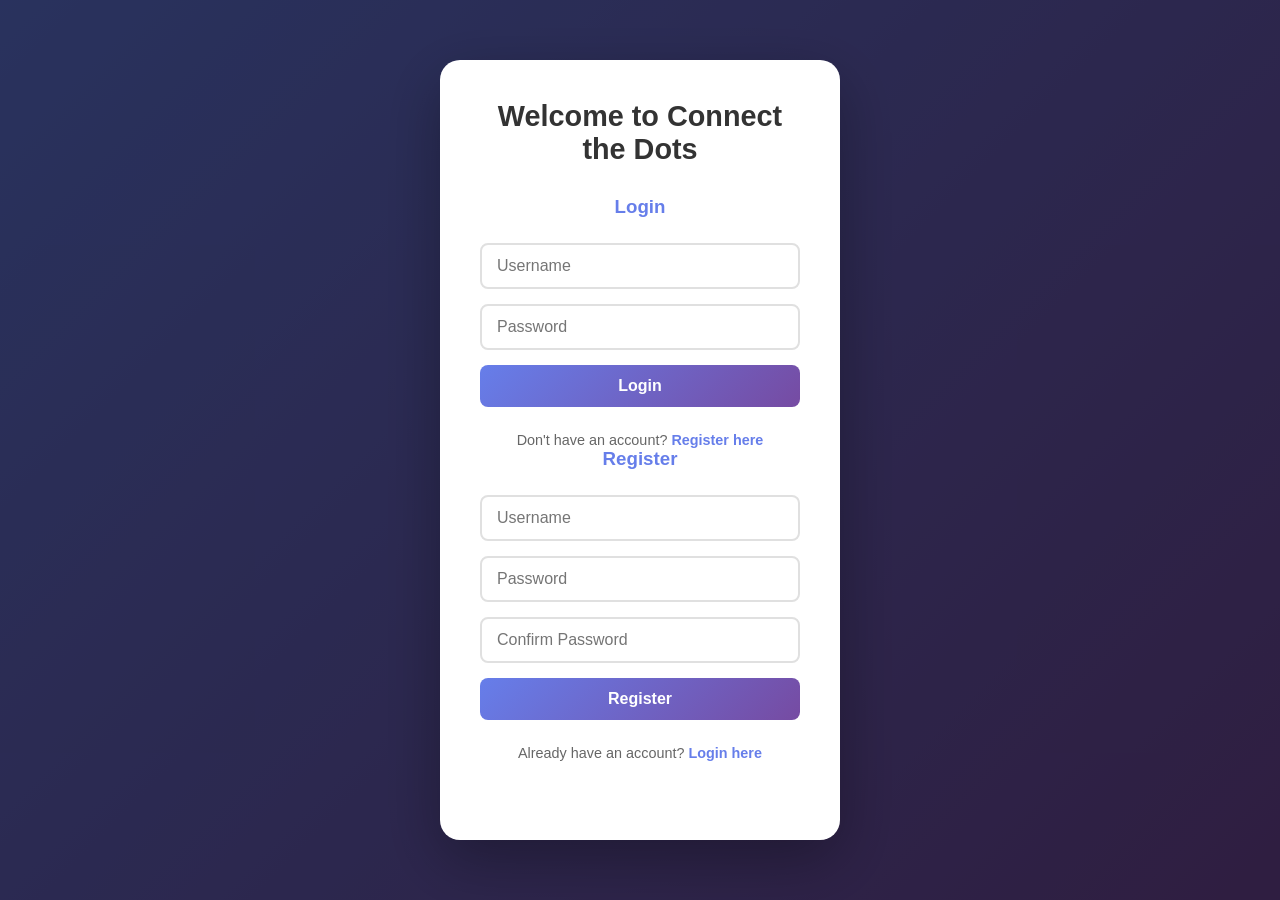
==== index.html @ eaf22136 "Add user registration and login system to Lianliankan game Co-authored-by: DongboShi <23714321+Dongb" ====
<!DOCTYPE html>
<html lang="en">
<head>
    <meta charset="UTF-8">
    <meta name="viewport" content="width=device-width, initial-scale=1.0">
    <title>Connect the Dots (连连看)</title>
    <link rel="stylesheet" href="styles.css">
</head>
<body>
    <!-- User Authentication Modal -->
    <div id="auth-modal" class="modal">
        <div class="modal-content">
            <h2 id="auth-title">Welcome to Connect the Dots</h2>
            
            <!-- Login Form -->
            <div id="login-form" class="auth-form">
                <h3>Login</h3>
                <input type="text" id="login-username" placeholder="Username" required>
                <input type="password" id="login-password" placeholder="Password" required>
                <button id="login-btn" class="btn-primary">Login</button>
                <p class="auth-switch">Don't have an account? <a href="#" id="show-register">Register here</a></p>
            </div>
            
            <!-- Registration Form -->
            <div id="register-form" class="auth-form hidden">
                <h3>Register</h3>
                <input type="text" id="register-username" placeholder="Username" required>
                <input type="password" id="register-password" placeholder="Password" required>
                <input type="password" id="register-confirm-password" placeholder="Confirm Password" required>
                <button id="register-btn" class="btn-primary">Register</button>
                <p class="auth-switch">Already have an account? <a href="#" id="show-login">Login here</a></p>
            </div>
            
            <div id="auth-message" class="auth-message hidden"></div>
        </div>
    </div>

    <!-- Game container -->
    <div class="game-container" style="display: none;">
        <!-- Header section with title and controls -->
        <div class="header">
            <div class="user-info">
                <span class="user-greeting">Welcome, <strong id="current-user"></strong>!</span>
                <button id="logout-btn" class="btn-logout">Logout</button>
            </div>
            <h1>Connect the Dots (连连看)</h1>
            <div class="controls">
                <div class="info-panel">
                    <div class="score-display">
                        <span class="label">Score:</span>
                        <span id="score">0</span>
                    </div>
                    <div class="time-display">
                        <span class="label">Time:</span>
                        <span id="timer">00:00</span>
                    </div>
                    <div class="pairs-display">
                        <span class="label">Pairs:</span>
                        <span id="pairs-remaining">0</span>
                    </div>
                </div>
                <button id="new-game-btn" class="btn-primary">New Game</button>
                <button id="hint-btn" class="btn-secondary">Hint</button>
            </div>
        </div>

        <!-- Game board where tiles are rendered -->
        <div id="game-board" class="game-board"></div>

        <!-- Connection line canvas overlay -->
        <canvas id="line-canvas" class="line-canvas"></canvas>

        <!-- Game status messages -->
        <div id="game-message" class="game-message hidden"></div>
    </div>

    <!-- Game script -->
    <script src="game.js"></script>
</body>
</html>
---- styles.css ----
/* Global styles and reset */
* {
    margin: 0;
    padding: 0;
    box-sizing: border-box;
}

body {
    font-family: 'Segoe UI', Tahoma, Geneva, Verdana, sans-serif;
    background: linear-gradient(135deg, #667eea 0%, #764ba2 100%);
    min-height: 100vh;
    display: flex;
    justify-content: center;
    align-items: center;
    padding: 20px;
}

/* Game container styling */
.game-container {
    background: white;
    border-radius: 20px;
    padding: 30px;
    box-shadow: 0 20px 60px rgba(0, 0, 0, 0.3);
    max-width: 900px;
    width: 100%;
    position: relative;
}

/* Header section */
.header {
    margin-bottom: 20px;
}

.header h1 {
    text-align: center;
    color: #333;
    font-size: 2.5em;
    margin-bottom: 20px;
    text-shadow: 2px 2px 4px rgba(0, 0, 0, 0.1);
}

/* Controls section */
.controls {
    display: flex;
    justify-content: space-between;
    align-items: center;
    flex-wrap: wrap;
    gap: 15px;
}

.info-panel {
    display: flex;
    gap: 20px;
    flex-wrap: wrap;
}

.score-display, .time-display, .pairs-display {
    background: #f0f0f0;
    padding: 10px 20px;
    border-radius: 10px;
    font-weight: bold;
}

.label {
    color: #666;
    margin-right: 8px;
}

#score, #timer, #pairs-remaining {
    color: #667eea;
    font-size: 1.1em;
}

/* Button styles */
button {
    padding: 12px 24px;
    border: none;
    border-radius: 8px;
    font-size: 1em;
    font-weight: bold;
    cursor: pointer;
    transition: all 0.3s ease;
}

.btn-primary {
    background: linear-gradient(135deg, #667eea 0%, #764ba2 100%);
    color: white;
}

.btn-primary:hover {
    transform: translateY(-2px);
    box-shadow: 0 5px 15px rgba(102, 126, 234, 0.4);
}

.btn-secondary {
    background: #ffa726;
    color: white;
}

.btn-secondary:hover {
    transform: translateY(-2px);
    box-shadow: 0 5px 15px rgba(255, 167, 38, 0.4);
}

button:active {
    transform: translateY(0);
}

/* Game board grid */
.game-board {
    display: grid;
    gap: 8px;
    margin: 20px auto;
    padding: 20px;
    background: #f8f9fa;
    border-radius: 15px;
    position: relative;
    width: fit-content;
}

/* Tile styling */
.tile {
    width: 60px;
    height: 60px;
    background: linear-gradient(135deg, #fff 0%, #f0f0f0 100%);
    border: 2px solid #ddd;
    border-radius: 10px;
    display: flex;
    justify-content: center;
    align-items: center;
    font-size: 2em;
    cursor: pointer;
    transition: all 0.3s ease;
    user-select: none;
    box-shadow: 0 2px 5px rgba(0, 0, 0, 0.1);
}

.tile:hover {
    transform: translateY(-5px) scale(1.05);
    box-shadow: 0 8px 15px rgba(0, 0, 0, 0.2);
    border-color: #667eea;
}

.tile.selected {
    background: linear-gradient(135deg, #667eea 0%, #764ba2 100%);
    border-color: #667eea;
    transform: scale(1.1);
    box-shadow: 0 8px 20px rgba(102, 126, 234, 0.4);
}

.tile.matched {
    animation: matchAnimation 0.5s ease;
}

.tile.hint {
    animation: hintAnimation 1s ease infinite;
}

/* Empty tile (already matched) */
.tile.empty {
    opacity: 0;
    pointer-events: none;
}

/* Canvas for drawing connection lines */
.line-canvas {
    position: absolute;
    top: 0;
    left: 0;
    pointer-events: none;
    z-index: 10;
}

/* Game message overlay */
.game-message {
    position: fixed;
    top: 50%;
    left: 50%;
    transform: translate(-50%, -50%);
    background: rgba(0, 0, 0, 0.9);
    color: white;
    padding: 40px 60px;
    border-radius: 20px;
    font-size: 2em;
    font-weight: bold;
    text-align: center;
    z-index: 1000;
    box-shadow: 0 10px 40px rgba(0, 0, 0, 0.5);
    animation: messageAppear 0.5s ease;
}

.game-message.hidden {
    display: none;
}

/* Animations */
@keyframes matchAnimation {
    0% {
        transform: scale(1);
        opacity: 1;
    }
    50% {
        transform: scale(1.3) rotate(10deg);
        opacity: 0.8;
    }
    100% {
        transform: scale(0);
        opacity: 0;
    }
}

@keyframes hintAnimation {
    0%, 100% {
        transform: scale(1);
        box-shadow: 0 2px 5px rgba(0, 0, 0, 0.1);
    }
    50% {
        transform: scale(1.15);
        box-shadow: 0 8px 20px rgba(255, 193, 7, 0.6);
        border-color: #ffc107;
    }
}

@keyframes messageAppear {
    from {
        opacity: 0;
        transform: translate(-50%, -50%) scale(0.5);
    }
    to {
        opacity: 1;
        transform: translate(-50%, -50%) scale(1);
    }
}

/* Responsive design */
@media (max-width: 768px) {
    .header h1 {
        font-size: 1.8em;
    }
    
    .controls {
        flex-direction: column;
        align-items: stretch;
    }
    
    .info-panel {
        justify-content: space-around;
    }
    
    .tile {
        width: 50px;
        height: 50px;
        font-size: 1.5em;
    }
    
    .game-board {
        gap: 6px;
        padding: 15px;
    }
    
    button {
        width: 100%;
    }
}

/* Authentication Modal Styles */
.modal {
    display: flex;
    position: fixed;
    z-index: 1000;
    left: 0;
    top: 0;
    width: 100%;
    height: 100%;
    background-color: rgba(0, 0, 0, 0.6);
    justify-content: center;
    align-items: center;
}

.modal.hidden {
    display: none;
}

.modal-content {
    background: white;
    border-radius: 20px;
    padding: 40px;
    box-shadow: 0 20px 60px rgba(0, 0, 0, 0.3);
    max-width: 400px;
    width: 90%;
    animation: slideIn 0.3s ease;
}

@keyframes slideIn {
    from {
        transform: translateY(-50px);
        opacity: 0;
    }
    to {
        transform: translateY(0);
        opacity: 1;
    }
}

.modal-content h2 {
    text-align: center;
    color: #333;
    margin-bottom: 30px;
    font-size: 1.8em;
}

.auth-form {
    display: flex;
    flex-direction: column;
    gap: 15px;
}

.auth-form h3 {
    text-align: center;
    color: #667eea;
    margin-bottom: 10px;
}

.auth-form input {
    padding: 12px 15px;
    border: 2px solid #e0e0e0;
    border-radius: 8px;
    font-size: 1em;
    transition: border-color 0.3s ease;
}

.auth-form input:focus {
    outline: none;
    border-color: #667eea;
}

.auth-switch {
    text-align: center;
    color: #666;
    font-size: 0.9em;
    margin-top: 10px;
}

.auth-switch a {
    color: #667eea;
    text-decoration: none;
    font-weight: bold;
}

.auth-switch a:hover {
    text-decoration: underline;
}

.auth-message {
    margin-top: 15px;
    padding: 12px;
    border-radius: 8px;
    text-align: center;
    font-weight: 500;
}

.auth-message.success {
    background-color: #d4edda;
    color: #155724;
    border: 1px solid #c3e6cb;
}

.auth-message.error {
    background-color: #f8d7da;
    color: #721c24;
    border: 1px solid #f5c6cb;
}

/* User Info Styles */
.user-info {
    display: flex;
    justify-content: flex-end;
    align-items: center;
    gap: 15px;
    margin-bottom: 10px;
}

.user-greeting {
    color: #333;
    font-size: 1em;
}

.user-greeting strong {
    color: #667eea;
}

.btn-logout {
    padding: 8px 20px;
    background: linear-gradient(135deg, #ff6b6b 0%, #ee5a6f 100%);
    color: white;
    border: none;
    border-radius: 8px;
    font-size: 0.9em;
    font-weight: 600;
    cursor: pointer;
    transition: all 0.3s ease;
}

.btn-logout:hover {
    transform: translateY(-2px);
    box-shadow: 0 4px 12px rgba(238, 90, 111, 0.4);
}
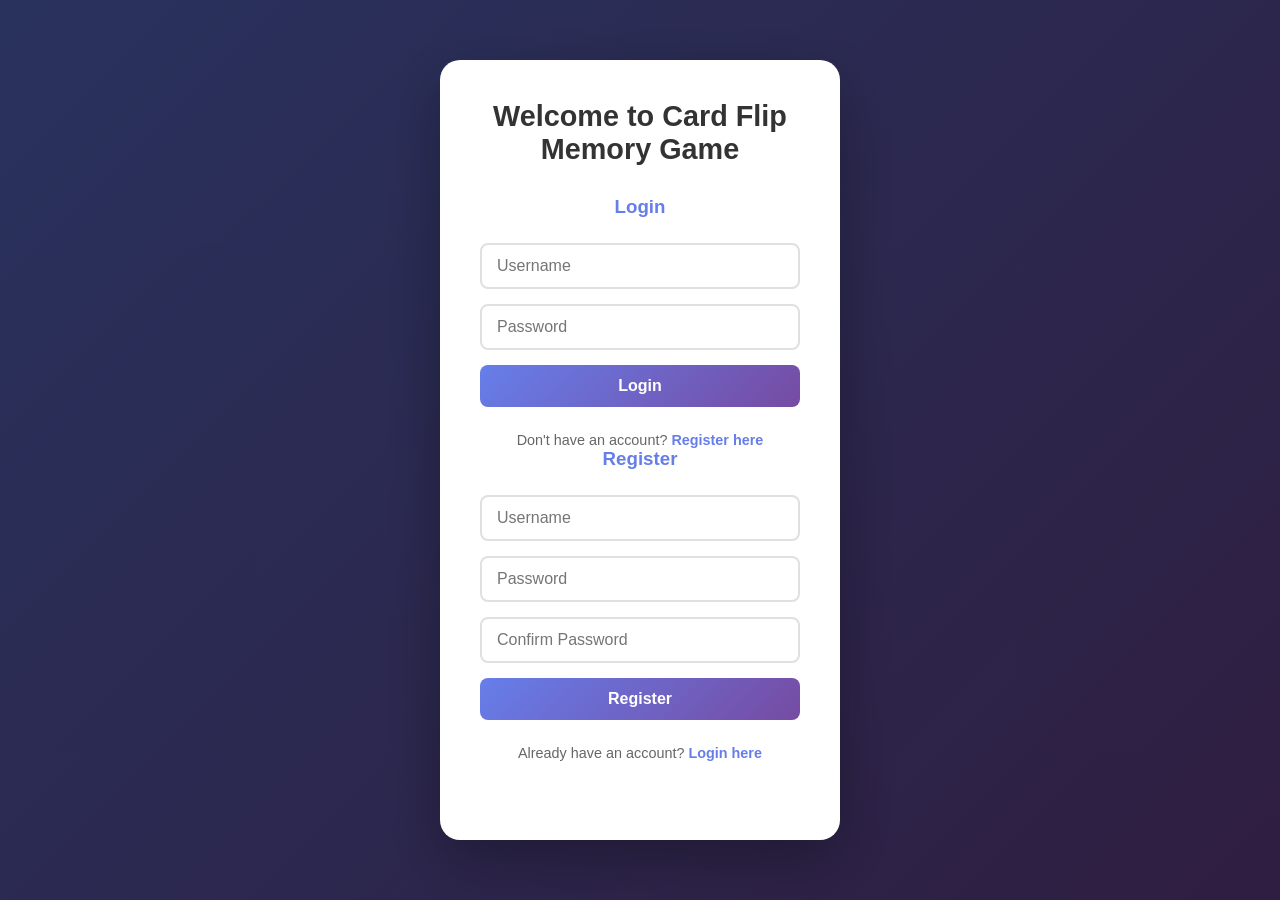
==== commit 4f4391f2: "Convert to card-flipping memory game with 4 cards Co-authored-by: DongboShi <23714321+DongboShi@user" ====
--- a/index.html
+++ b/index.html
@@ -3,14 +3,14 @@
 <head>
     <meta charset="UTF-8">
     <meta name="viewport" content="width=device-width, initial-scale=1.0">
-    <title>Connect the Dots (连连看)</title>
+    <title>Card Flip Memory Game (翻纸牌游戏)</title>
     <link rel="stylesheet" href="styles.css">
 </head>
 <body>
     <!-- User Authentication Modal -->
     <div id="auth-modal" class="modal">
         <div class="modal-content">
-            <h2 id="auth-title">Welcome to Connect the Dots</h2>
+            <h2 id="auth-title">Welcome to Card Flip Memory Game</h2>
             
             <!-- Login Form -->
             <div id="login-form" class="auth-form">
@@ -43,7 +43,7 @@
                 <span class="user-greeting">Welcome, <strong id="current-user"></strong>!</span>
                 <button id="logout-btn" class="btn-logout">Logout</button>
             </div>
-            <h1>Connect the Dots (连连看)</h1>
+            <h1>Card Flip Memory Game (翻纸牌游戏)</h1>
             <div class="controls">
                 <div class="info-panel">
                     <div class="score-display">
@@ -60,18 +60,63 @@
                     </div>
                 </div>
                 <button id="new-game-btn" class="btn-primary">New Game</button>
-                <button id="hint-btn" class="btn-secondary">Hint</button>
+                <button id="confirm-btn" class="btn-confirm" disabled>Confirm Match</button>
+                <button id="customize-btn" class="btn-secondary">Customize Images</button>
             </div>
         </div>
 
-        <!-- Game board where tiles are rendered -->
+        <!-- Game board where cards are rendered -->
         <div id="game-board" class="game-board"></div>
-
-        <!-- Connection line canvas overlay -->
-        <canvas id="line-canvas" class="line-canvas"></canvas>
 
         <!-- Game status messages -->
         <div id="game-message" class="game-message hidden"></div>
+    </div>
+
+    <!-- Customization Modal -->
+    <div id="customize-modal" class="modal hidden">
+        <div class="modal-content customize-modal-content">
+            <h2>Customize Image Pairs</h2>
+            <div class="customize-mode-switch">
+                <label>
+                    <input type="radio" name="game-mode" value="emoji" id="mode-emoji" checked>
+                    <span>Use Emoji (Default)</span>
+                </label>
+                <label>
+                    <input type="radio" name="game-mode" value="custom" id="mode-custom">
+                    <span>Use Custom Images</span>
+                </label>
+            </div>
+            
+            <div id="custom-image-section" class="custom-image-section hidden">
+                <p class="instruction">Upload one image for each pair type. The game will create two matching tiles for each image you upload.</p>
+                
+                <div class="batch-upload-section">
+                    <p class="batch-instruction">💡 <strong>Quick Batch Upload:</strong> Select multiple images at once from your local folder</p>
+                    <input type="file" id="batch-upload-input" accept="image/*" multiple style="display: none;">
+                    <button id="batch-upload-btn" class="btn-primary" aria-label="Load multiple images from folder">📁 Load from Folder (Batch Upload)</button>
+                    <span id="batch-upload-status" class="batch-status"></span>
+                </div>
+                
+                <div class="divider-line">
+                    <span>OR</span>
+                </div>
+                
+                <div class="image-pairs-container" id="image-pairs-container">
+                    <!-- Image pairs will be added dynamically -->
+                </div>
+                
+                <button id="add-pair-btn" class="btn-primary">+ Add Image Pair</button>
+                <div class="customize-actions">
+                    <button id="save-customize-btn" class="btn-primary">Save & Apply</button>
+                    <button id="cancel-customize-btn" class="btn-secondary">Cancel</button>
+                </div>
+            </div>
+            
+            <div id="emoji-mode-info" class="emoji-mode-info">
+                <p>Using default emoji tiles. Switch to "Use Custom Images" to upload your own images.</p>
+                <button id="close-customize-btn" class="btn-primary">Close</button>
+            </div>
+        </div>
     </div>
 
     <!-- Game script -->
--- a/styles.css
+++ b/styles.css
@@ -100,6 +100,22 @@
 .btn-secondary:hover {
     transform: translateY(-2px);
     box-shadow: 0 5px 15px rgba(255, 167, 38, 0.4);
+}
+
+.btn-confirm {
+    background: #4caf50;
+    color: white;
+}
+
+.btn-confirm:hover:not(:disabled) {
+    transform: translateY(-2px);
+    box-shadow: 0 5px 15px rgba(76, 175, 80, 0.4);
+}
+
+.btn-confirm:disabled {
+    background: #ccc;
+    cursor: not-allowed;
+    opacity: 0.6;
 }
 
 button:active {
@@ -118,57 +134,78 @@
     width: fit-content;
 }
 
-/* Tile styling */
+/* Tile/Card styling */
 .tile {
-    width: 60px;
-    height: 60px;
-    background: linear-gradient(135deg, #fff 0%, #f0f0f0 100%);
-    border: 2px solid #ddd;
-    border-radius: 10px;
+    width: 120px;
+    height: 160px;
+    background: linear-gradient(135deg, #667eea 0%, #764ba2 100%);
+    border: 3px solid #fff;
+    border-radius: 15px;
     display: flex;
     justify-content: center;
     align-items: center;
-    font-size: 2em;
+    font-size: 3em;
     cursor: pointer;
     transition: all 0.3s ease;
     user-select: none;
-    box-shadow: 0 2px 5px rgba(0, 0, 0, 0.1);
+    box-shadow: 0 4px 8px rgba(0, 0, 0, 0.2);
+    position: relative;
+    transform-style: preserve-3d;
+}
+
+.tile.flipped {
+    background: linear-gradient(135deg, #fff 0%, #f0f0f0 100%);
+    border-color: #667eea;
+    transform: rotateY(0deg);
+}
+
+.tile:not(.flipped) {
+    color: transparent;
+    background: linear-gradient(135deg, #667eea 0%, #764ba2 100%);
+}
+
+.tile:not(.flipped)::before {
+    content: '🎴';
+    color: white;
+    font-size: 2.5em;
+    position: absolute;
 }
 
 .tile:hover {
+    transform: translateY(-5px);
+    box-shadow: 0 8px 15px rgba(0, 0, 0, 0.3);
+}
+
+.tile.flipped:hover {
     transform: translateY(-5px) scale(1.05);
-    box-shadow: 0 8px 15px rgba(0, 0, 0, 0.2);
-    border-color: #667eea;
+    box-shadow: 0 8px 15px rgba(102, 126, 234, 0.4);
 }
 
 .tile.selected {
-    background: linear-gradient(135deg, #667eea 0%, #764ba2 100%);
-    border-color: #667eea;
-    transform: scale(1.1);
-    box-shadow: 0 8px 20px rgba(102, 126, 234, 0.4);
+    background: linear-gradient(135deg, #ffc107 0%, #ff9800 100%);
+    border-color: #ff9800;
+    transform: scale(1.05);
+    box-shadow: 0 8px 20px rgba(255, 152, 0, 0.6);
 }
 
 .tile.matched {
-    animation: matchAnimation 0.5s ease;
+    animation: matchAnimation 0.6s ease forwards;
 }
 
 .tile.hint {
-    animation: hintAnimation 1s ease infinite;
-}
-
-/* Empty tile (already matched) */
+    animation: none;
+}
+
+/* Empty tile (removed/matched) */
 .tile.empty {
     opacity: 0;
     pointer-events: none;
-}
-
-/* Canvas for drawing connection lines */
+    transform: scale(0);
+}
+
+/* Canvas for drawing connection lines - not used in card flip game */
 .line-canvas {
-    position: absolute;
-    top: 0;
-    left: 0;
-    pointer-events: none;
-    z-index: 10;
+    display: none;
 }
 
 /* Game message overlay */
@@ -200,8 +237,8 @@
         opacity: 1;
     }
     50% {
-        transform: scale(1.3) rotate(10deg);
-        opacity: 0.8;
+        transform: scale(1.2) rotate(5deg);
+        opacity: 0.7;
     }
     100% {
         transform: scale(0);
@@ -209,15 +246,12 @@
     }
 }
 
-@keyframes hintAnimation {
-    0%, 100% {
-        transform: scale(1);
-        box-shadow: 0 2px 5px rgba(0, 0, 0, 0.1);
-    }
-    50% {
-        transform: scale(1.15);
-        box-shadow: 0 8px 20px rgba(255, 193, 7, 0.6);
-        border-color: #ffc107;
+@keyframes flipCard {
+    0% {
+        transform: rotateY(0deg);
+    }
+    100% {
+        transform: rotateY(180deg);
     }
 }
 
@@ -248,9 +282,13 @@
     }
     
     .tile {
-        width: 50px;
-        height: 50px;
-        font-size: 1.5em;
+        width: 90px;
+        height: 120px;
+        font-size: 2.5em;
+    }
+    
+    .tile:not(.flipped)::before {
+        font-size: 2em;
     }
     
     .game-board {
@@ -405,3 +443,255 @@
     transform: translateY(-2px);
     box-shadow: 0 4px 12px rgba(238, 90, 111, 0.4);
 }
+
+/* Customization Modal Styles */
+.customize-modal-content {
+    max-width: 700px;
+    max-height: 80vh;
+    overflow-y: auto;
+}
+
+.customize-mode-switch {
+    display: flex;
+    gap: 20px;
+    justify-content: center;
+    margin: 20px 0;
+    padding: 15px;
+    background: #f8f9fa;
+    border-radius: 10px;
+}
+
+.customize-mode-switch label {
+    display: flex;
+    align-items: center;
+    cursor: pointer;
+    font-weight: 500;
+    color: #333;
+}
+
+.customize-mode-switch input[type="radio"] {
+    margin-right: 8px;
+    cursor: pointer;
+}
+
+.custom-image-section {
+    margin-top: 20px;
+}
+
+.instruction {
+    color: #666;
+    font-size: 0.95em;
+    margin-bottom: 20px;
+    padding: 12px;
+    background: #e3f2fd;
+    border-left: 4px solid #667eea;
+    border-radius: 5px;
+}
+
+.image-pairs-container {
+    display: flex;
+    flex-direction: column;
+    gap: 15px;
+    margin-bottom: 20px;
+    max-height: 400px;
+    overflow-y: auto;
+    padding: 10px;
+}
+
+.image-pair-item {
+    display: flex;
+    gap: 15px;
+    align-items: center;
+    padding: 15px;
+    background: #f8f9fa;
+    border-radius: 10px;
+    border: 2px solid #e0e0e0;
+}
+
+.pair-number {
+    font-weight: bold;
+    color: #667eea;
+    min-width: 30px;
+}
+
+.image-upload-group {
+    display: flex;
+    gap: 10px;
+    align-items: center;
+    flex: 1;
+}
+
+.image-preview {
+    width: 60px;
+    height: 60px;
+    border: 2px dashed #ccc;
+    border-radius: 8px;
+    display: flex;
+    align-items: center;
+    justify-content: center;
+    overflow: hidden;
+    background: white;
+}
+
+.image-preview img {
+    width: 100%;
+    height: 100%;
+    object-fit: cover;
+}
+
+.image-preview.empty {
+    color: #999;
+    font-size: 0.8em;
+    text-align: center;
+    padding: 5px;
+}
+
+.upload-btn {
+    padding: 8px 15px;
+    background: #667eea;
+    color: white;
+    border: none;
+    border-radius: 5px;
+    cursor: pointer;
+    font-size: 0.9em;
+    transition: background 0.3s ease;
+}
+
+.upload-btn:hover {
+    background: #5568d3;
+}
+
+.remove-pair-btn {
+    padding: 8px 12px;
+    background: #ff6b6b;
+    color: white;
+    border: none;
+    border-radius: 5px;
+    cursor: pointer;
+    font-size: 0.9em;
+    transition: background 0.3s ease;
+}
+
+.remove-pair-btn:hover {
+    background: #ee5a6f;
+}
+
+.customize-actions {
+    display: flex;
+    gap: 15px;
+    justify-content: center;
+    margin-top: 20px;
+}
+
+.emoji-mode-info {
+    text-align: center;
+    padding: 20px;
+}
+
+.emoji-mode-info p {
+    color: #666;
+    margin-bottom: 20px;
+}
+
+/* Tile with custom image */
+.tile.custom-image {
+    background: white;
+    padding: 5px;
+}
+
+.tile.custom-image img {
+    width: 100%;
+    height: 100%;
+    object-fit: cover;
+    border-radius: 5px;
+    transition: transform 0.3s ease;
+}
+
+/* No additional zoom for custom images on hover - parent tile's 6x scale is sufficient */
+.tile.custom-image:hover img {
+    transform: scale(1);
+}
+
+/* Batch upload section styles */
+.batch-upload-section {
+    background: linear-gradient(135deg, #e3f2fd 0%, #f3e5f5 100%);
+    padding: 20px;
+    border-radius: 12px;
+    margin-bottom: 20px;
+    border: 2px solid #667eea;
+}
+
+.batch-instruction {
+    color: #333;
+    font-size: 0.95em;
+    margin-bottom: 15px;
+    font-weight: 500;
+}
+
+#batch-upload-btn {
+    width: 100%;
+    padding: 15px 24px;
+    font-size: 1.05em;
+    background: linear-gradient(135deg, #667eea 0%, #764ba2 100%);
+    transition: all 0.3s ease;
+}
+
+#batch-upload-btn:hover {
+    transform: translateY(-2px);
+    box-shadow: 0 8px 20px rgba(102, 126, 234, 0.5);
+}
+
+.batch-status {
+    display: block;
+    margin-top: 10px;
+    padding: 10px;
+    border-radius: 8px;
+    font-size: 0.9em;
+    text-align: center;
+    font-weight: 500;
+}
+
+.batch-status.processing {
+    background: #fff3cd;
+    color: #856404;
+    border: 1px solid #ffeeba;
+}
+
+.batch-status.success {
+    background: #d4edda;
+    color: #155724;
+    border: 1px solid #c3e6cb;
+}
+
+.batch-status.warning {
+    background: #fff3cd;
+    color: #856404;
+    border: 1px solid #ffeeba;
+}
+
+/* Divider line */
+.divider-line {
+    display: flex;
+    align-items: center;
+    text-align: center;
+    margin: 25px 0;
+}
+
+.divider-line::before,
+.divider-line::after {
+    content: '';
+    flex: 1;
+    border-bottom: 2px solid #e0e0e0;
+}
+
+.divider-line span {
+    padding: 0 15px;
+    color: #999;
+    font-weight: bold;
+    font-size: 0.9em;
+}
+
+/* Hide customize button */
+#customize-btn {
+    display: none;
+}
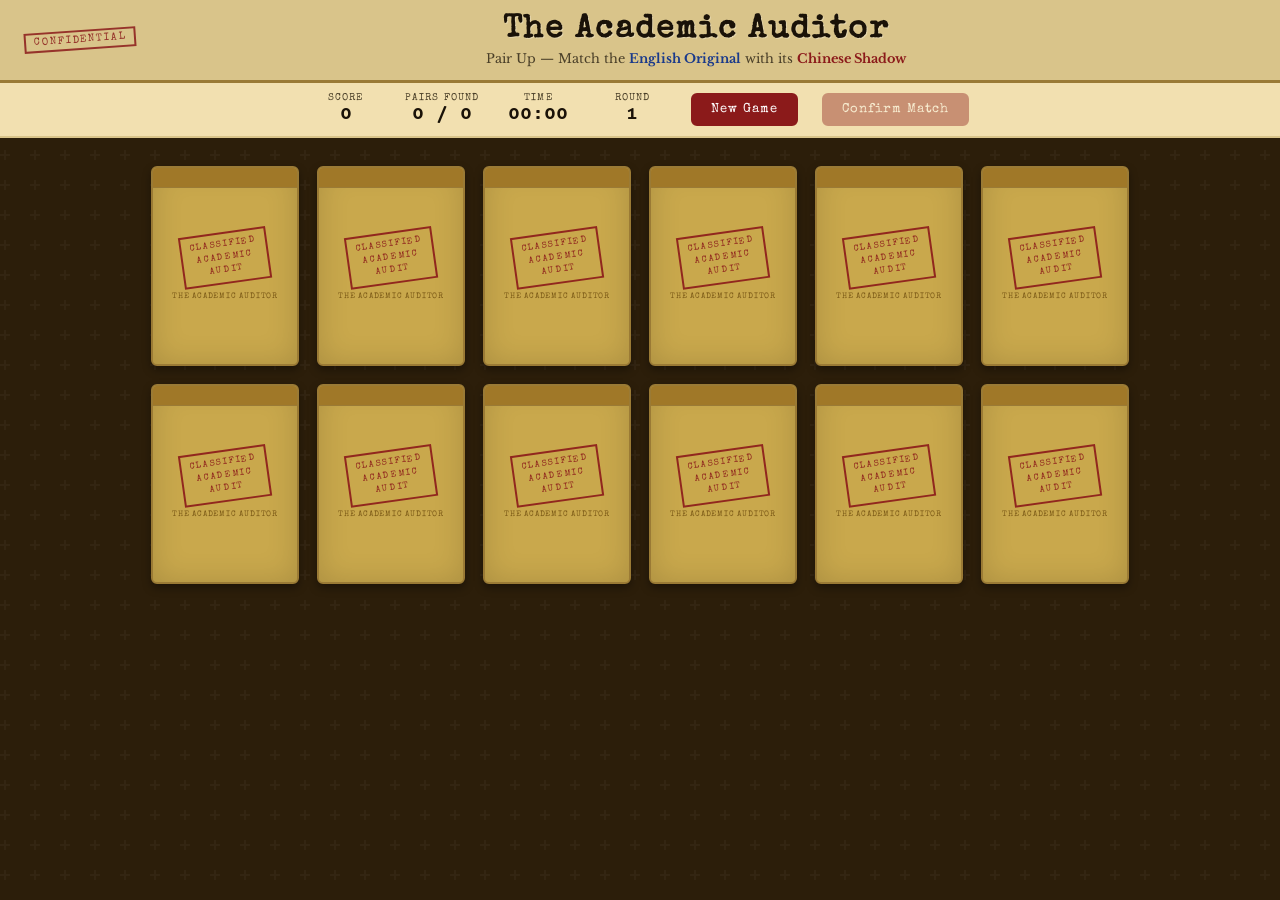
==== commit a274c5ef: "Remove old card game; add multi-card flip and Confirm Match button to Academic Auditor Co-authored-b" ====
--- a/index.html
+++ b/index.html
@@ -1,125 +1,11 @@
 <!DOCTYPE html>
 <html lang="en">
 <head>
-    <meta charset="UTF-8">
-    <meta name="viewport" content="width=device-width, initial-scale=1.0">
-    <title>Card Flip Memory Game (翻纸牌游戏)</title>
-    <link rel="stylesheet" href="styles.css">
+  <meta charset="UTF-8">
+  <meta http-equiv="refresh" content="0; url=academic-auditor.html">
+  <title>Redirecting…</title>
 </head>
 <body>
-    <!-- User Authentication Modal -->
-    <div id="auth-modal" class="modal">
-        <div class="modal-content">
-            <h2 id="auth-title">Welcome to Card Flip Memory Game</h2>
-            
-            <!-- Login Form -->
-            <div id="login-form" class="auth-form">
-                <h3>Login</h3>
-                <input type="text" id="login-username" placeholder="Username" required>
-                <input type="password" id="login-password" placeholder="Password" required>
-                <button id="login-btn" class="btn-primary">Login</button>
-                <p class="auth-switch">Don't have an account? <a href="#" id="show-register">Register here</a></p>
-            </div>
-            
-            <!-- Registration Form -->
-            <div id="register-form" class="auth-form hidden">
-                <h3>Register</h3>
-                <input type="text" id="register-username" placeholder="Username" required>
-                <input type="password" id="register-password" placeholder="Password" required>
-                <input type="password" id="register-confirm-password" placeholder="Confirm Password" required>
-                <button id="register-btn" class="btn-primary">Register</button>
-                <p class="auth-switch">Already have an account? <a href="#" id="show-login">Login here</a></p>
-            </div>
-            
-            <div id="auth-message" class="auth-message hidden"></div>
-        </div>
-    </div>
-
-    <!-- Game container -->
-    <div class="game-container" style="display: none;">
-        <!-- Header section with title and controls -->
-        <div class="header">
-            <div class="user-info">
-                <span class="user-greeting">Welcome, <strong id="current-user"></strong>!</span>
-                <button id="logout-btn" class="btn-logout">Logout</button>
-            </div>
-            <h1>Card Flip Memory Game (翻纸牌游戏)</h1>
-            <div class="controls">
-                <div class="info-panel">
-                    <div class="score-display">
-                        <span class="label">Score:</span>
-                        <span id="score">0</span>
-                    </div>
-                    <div class="time-display">
-                        <span class="label">Time:</span>
-                        <span id="timer">00:00</span>
-                    </div>
-                    <div class="pairs-display">
-                        <span class="label">Pairs:</span>
-                        <span id="pairs-remaining">0</span>
-                    </div>
-                </div>
-                <button id="new-game-btn" class="btn-primary">New Game</button>
-                <button id="confirm-btn" class="btn-confirm" disabled>Confirm Match</button>
-                <button id="customize-btn" class="btn-secondary">Customize Images</button>
-            </div>
-        </div>
-
-        <!-- Game board where cards are rendered -->
-        <div id="game-board" class="game-board"></div>
-
-        <!-- Game status messages -->
-        <div id="game-message" class="game-message hidden"></div>
-    </div>
-
-    <!-- Customization Modal -->
-    <div id="customize-modal" class="modal hidden">
-        <div class="modal-content customize-modal-content">
-            <h2>Customize Image Pairs</h2>
-            <div class="customize-mode-switch">
-                <label>
-                    <input type="radio" name="game-mode" value="emoji" id="mode-emoji" checked>
-                    <span>Use Emoji (Default)</span>
-                </label>
-                <label>
-                    <input type="radio" name="game-mode" value="custom" id="mode-custom">
-                    <span>Use Custom Images</span>
-                </label>
-            </div>
-            
-            <div id="custom-image-section" class="custom-image-section hidden">
-                <p class="instruction">Upload one image for each pair type. The game will create two matching tiles for each image you upload.</p>
-                
-                <div class="batch-upload-section">
-                    <p class="batch-instruction">💡 <strong>Quick Batch Upload:</strong> Select multiple images at once from your local folder</p>
-                    <input type="file" id="batch-upload-input" accept="image/*" multiple style="display: none;">
-                    <button id="batch-upload-btn" class="btn-primary" aria-label="Load multiple images from folder">📁 Load from Folder (Batch Upload)</button>
-                    <span id="batch-upload-status" class="batch-status"></span>
-                </div>
-                
-                <div class="divider-line">
-                    <span>OR</span>
-                </div>
-                
-                <div class="image-pairs-container" id="image-pairs-container">
-                    <!-- Image pairs will be added dynamically -->
-                </div>
-                
-                <button id="add-pair-btn" class="btn-primary">+ Add Image Pair</button>
-                <div class="customize-actions">
-                    <button id="save-customize-btn" class="btn-primary">Save & Apply</button>
-                    <button id="cancel-customize-btn" class="btn-secondary">Cancel</button>
-                </div>
-            </div>
-            
-            <div id="emoji-mode-info" class="emoji-mode-info">
-                <p>Using default emoji tiles. Switch to "Use Custom Images" to upload your own images.</p>
-                <button id="close-customize-btn" class="btn-primary">Close</button>
-            </div>
-        </div>
-    </div>
-
-    <!-- Game script -->
-    <script src="game.js"></script>
+  <p>Redirecting to <a href="academic-auditor.html">The Academic Auditor</a>…</p>
 </body>
 </html>
